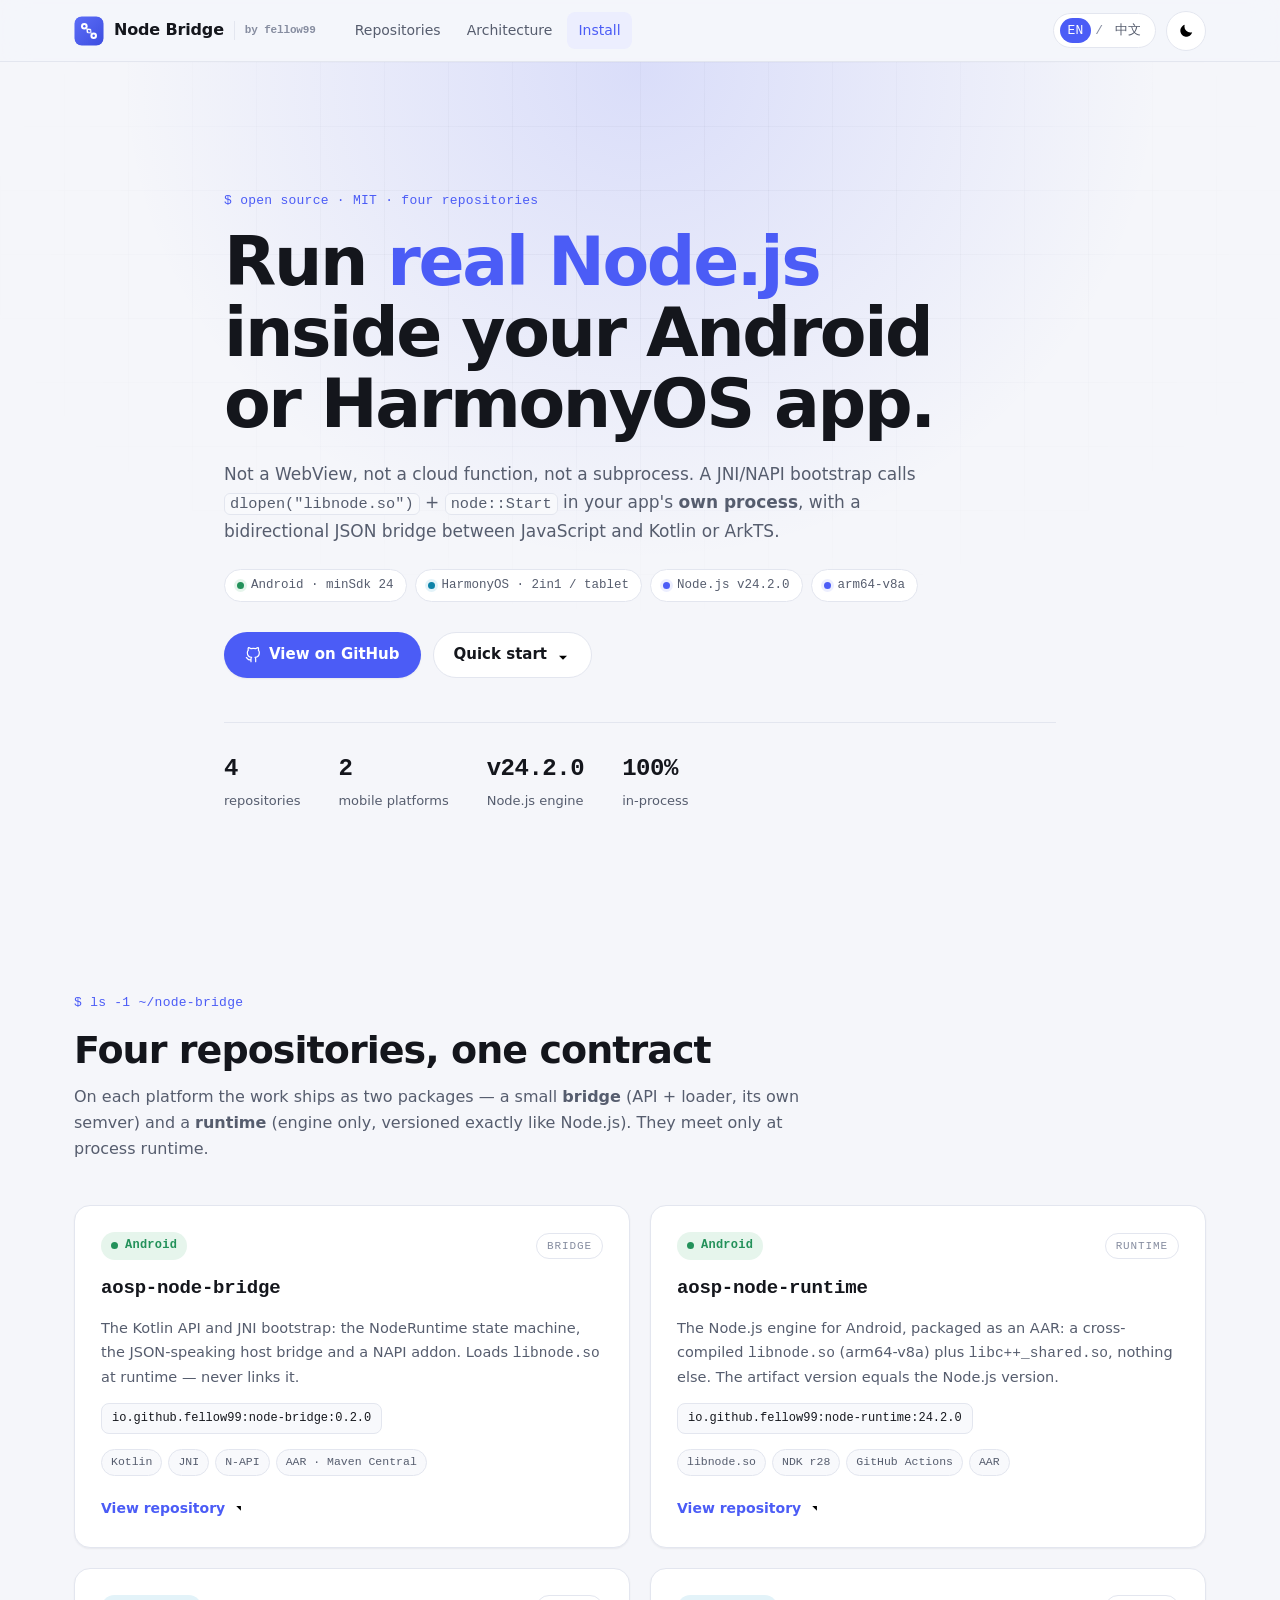
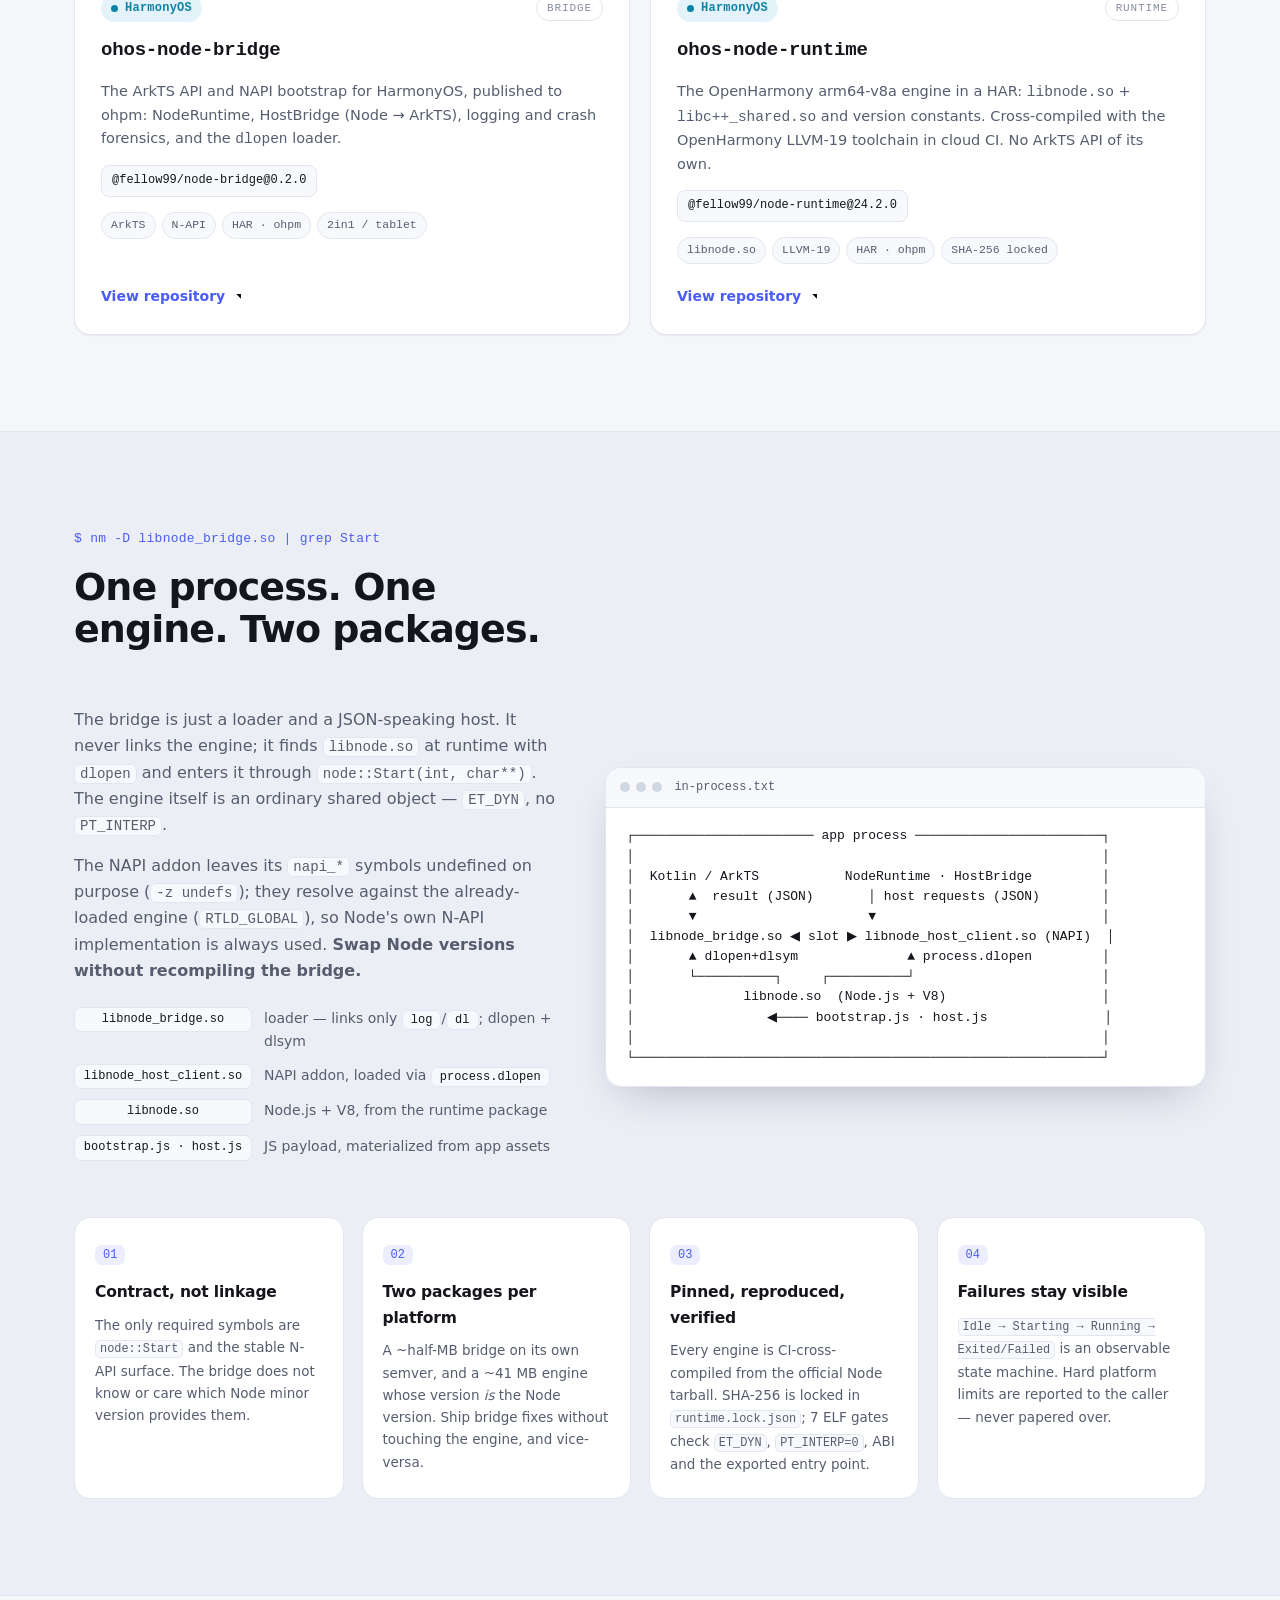
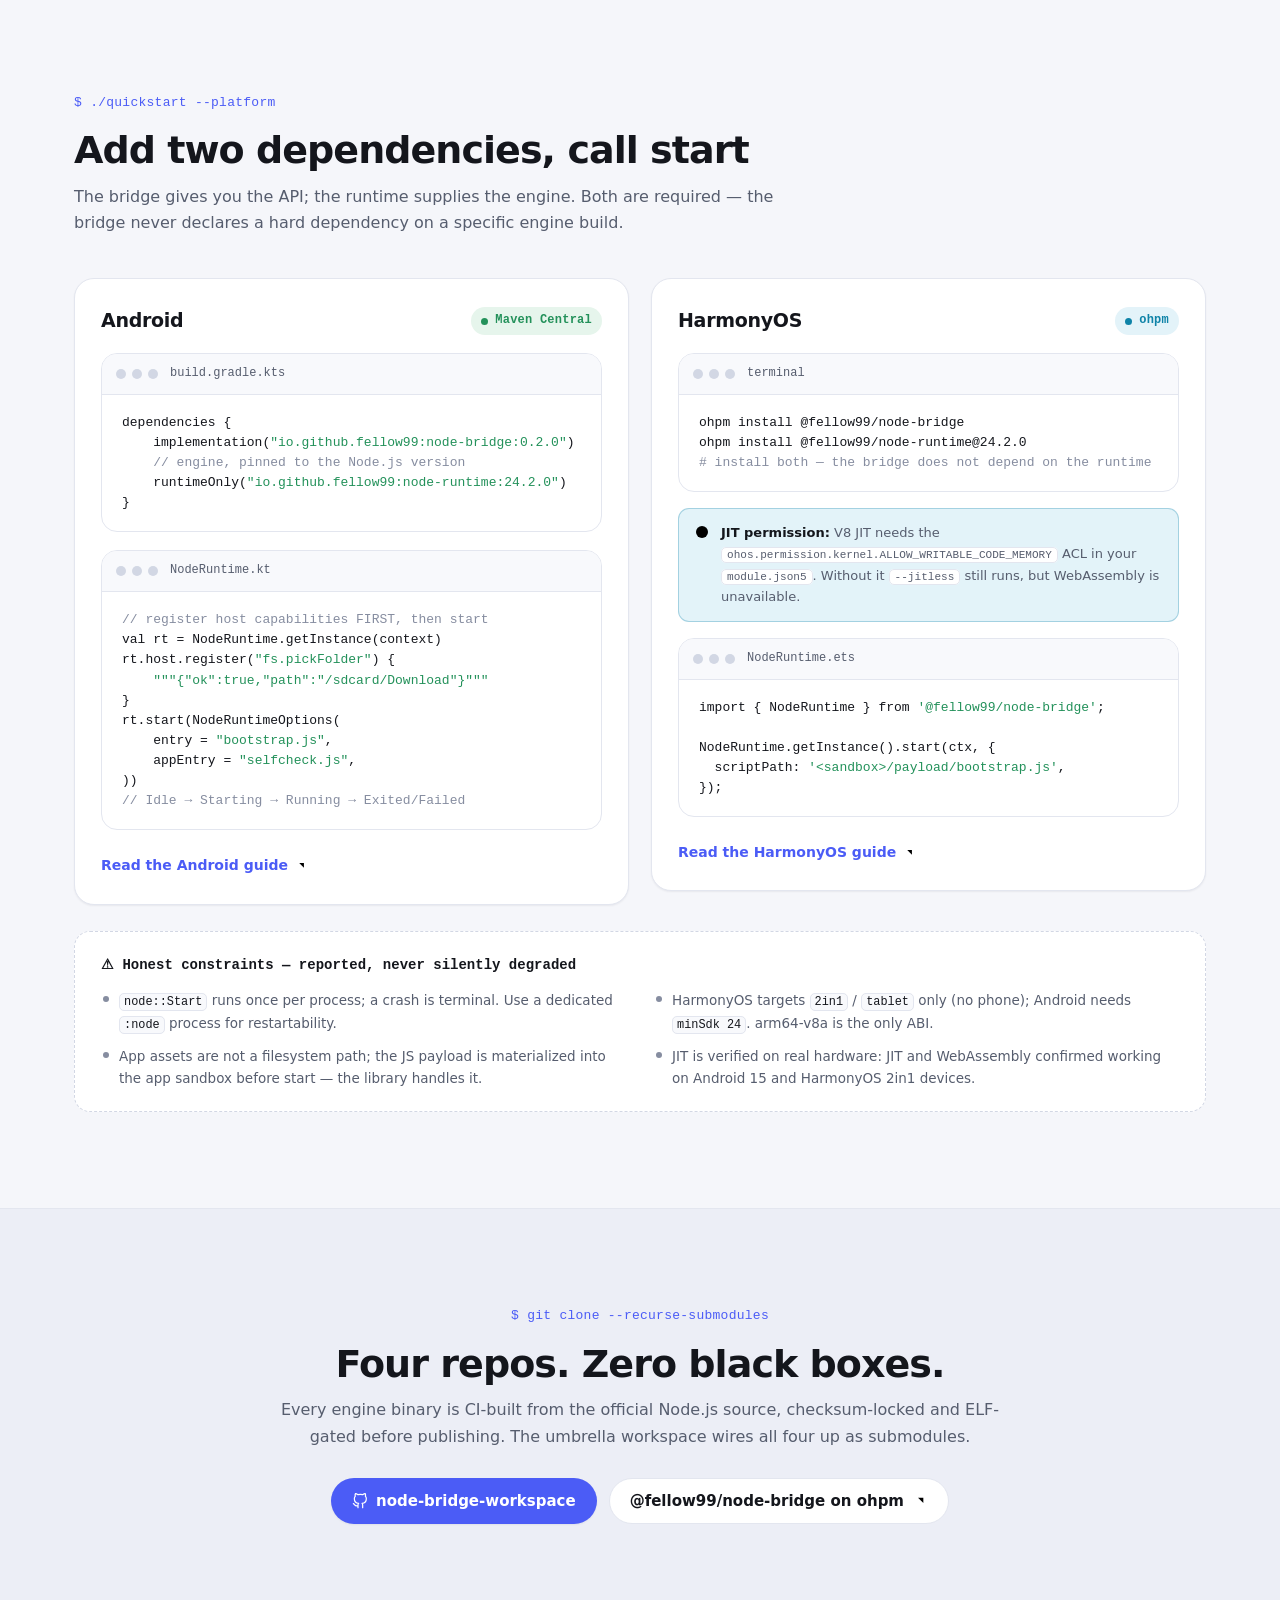
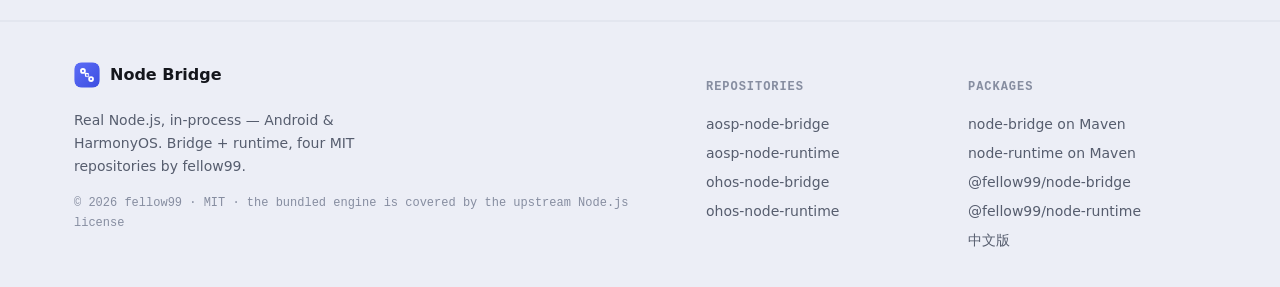
==== index.html @ 724da97b "feat: add bilingual project website with light/dark themes - EN and 中文 static pages introducing the " ====
<!DOCTYPE html>
<html lang="en" data-theme="light">
<head>
<meta charset="UTF-8">
<meta name="viewport" content="width=device-width, initial-scale=1.0">
<meta name="color-scheme" content="light dark">
<title>Node Bridge — Real Node.js inside Android &amp; HarmonyOS apps</title>
<meta name="description" content="Embed a real Node.js runtime in your Android or HarmonyOS app's own process: dlopen(&quot;libnode.so&quot;) + node::Start via a JNI/NAPI bootstrap, with a bidirectional JSON bridge to Kotlin or ArkTS. Four MIT repos: bridge + runtime per platform.">
<meta name="theme-color" media="(prefers-color-scheme: light)" content="#f5f6fa">
<meta name="theme-color" media="(prefers-color-scheme: dark)" content="#08090d">
<link rel="canonical" href="https://fellow99.github.io/node-bridge-website/index.html">
<link rel="alternate" hreflang="en" href="https://fellow99.github.io/node-bridge-website/index.html">
<link rel="alternate" hreflang="zh-CN" href="https://fellow99.github.io/node-bridge-website/index_zh.html">
<link rel="alternate" hreflang="x-default" href="https://fellow99.github.io/node-bridge-website/index.html">
<meta property="og:type" content="website">
<meta property="og:site_name" content="Node Bridge">
<meta property="og:title" content="Node Bridge — Real Node.js inside Android &amp; HarmonyOS apps">
<meta property="og:description" content="dlopen(&#34;libnode.so&#34;) + node::Start in your app&#39;s own process. Bridge + runtime packages for Android (Maven) and HarmonyOS (ohpm), Node v24.2.0, MIT.">
<meta property="og:url" content="https://fellow99.github.io/node-bridge-website/index.html">
<meta property="og:locale" content="en_US">
<meta property="og:locale:alternate" content="zh_CN">
<script>
  /* Apply the persisted theme before first paint to avoid a flash. */
  (function () {
    var root = document.documentElement;
    try {
      var t = localStorage.getItem('nodebridge-theme');
      if (t !== 'light' && t !== 'dark') {
        t = (window.matchMedia && window.matchMedia('(prefers-color-scheme: dark)').matches) ? 'dark' : 'light';
      }
      root.setAttribute('data-theme', t);
      root.classList.add('js');
      /* Failsafe: reveal content even if the deferred script never runs. */
      window.setTimeout(function () {
        if (!window.__nodebridgeReady) root.classList.remove('js');
      }, 2000);
    } catch (e) { /* no-op: CSS default theme still applies */ }
  })();
</script>
<link rel="stylesheet" href="style.css">
<link rel="icon" type="image/svg+xml" href="images/logo.svg">
</head>
<body>

<a class="skip-link" href="#main">Skip to content</a>

<svg class="svg-sprite" aria-hidden="true" focusable="false" style="position:absolute;width:0;height:0;overflow:hidden">
  <symbol id="i-github" viewBox="0 0 24 24">
    <path fill="none" stroke="currentColor" stroke-width="1.8" stroke-linecap="round" stroke-linejoin="round" d="M9 19c-5 1.5-5-2.5-7-3m14 6v-3.87a3.37 3.37 0 0 0-.94-2.61c3.14-.35 6.44-1.54 6.44-7A5.44 5.44 0 0 0 20 4.77 5.07 5.07 0 0 0 19.91 1S18.73.65 16 2.48a13.38 13.38 0 0 0-7 0C6.27.65 5.09 1 5.09 1A5.07 5.07 0 0 0 5 4.77a5.44 5.44 0 0 0-1.5 3.78c0 5.42 3.3 6.61 6.44 7A3.37 3.37 0 0 0 9 18.13V22"/>
  </symbol>
  <symbol id="i-sun" viewBox="0 0 24 24">
    <circle cx="12" cy="12" r="4.2"/>
    <path d="M12 2.5v2.2M12 19.3v2.2M2.5 12h2.2M19.3 12h2.2M5.2 5.2l1.6 1.6M17.2 17.2l1.6 1.6M18.8 5.2l-1.6 1.6M6.8 17.2l-1.6 1.6"/>
  </symbol>
  <symbol id="i-moon" viewBox="0 0 24 24">
    <path d="M20 14.5A8.5 8.5 0 0 1 9.5 4a8.5 8.5 0 1 0 10.5 10.5Z"/>
  </symbol>
  <symbol id="i-external" viewBox="0 0 24 24">
    <path d="M7 17 17 7M9 7h8v8"/>
  </symbol>
  <symbol id="i-arrow" viewBox="0 0 24 24">
    <path d="M12 5v14M6 13l6 6 6-6"/>
  </symbol>
  <symbol id="i-info" viewBox="0 0 24 24">
    <circle cx="12" cy="12" r="9"/>
    <path d="M12 11v5M12 7.6v.2"/>
  </symbol>
</svg>

<header class="site-header">
  <div class="header-inner">
    <a class="brand" href="#top" aria-label="Node Bridge — back to top">
      <img class="brand-logo" src="images/logo.svg" alt="">
      <span class="brand-name">Node Bridge</span>
      <span class="brand-by">by fellow99</span>
    </a>

    <nav class="nav" aria-label="Sections">
      <a href="#repos" data-nav>Repositories</a>
      <a href="#architecture" data-nav>Architecture</a>
      <a href="#install" data-nav>Install</a>
    </nav>

    <div class="controls">
      <div class="lang-switch" role="group" aria-label="Language">
        <a class="lang is-active" href="index.html" hreflang="en" aria-current="page">EN</a>
        <span class="lang-sep" aria-hidden="true">/</span>
        <a class="lang" href="index_zh.html" hreflang="zh-CN">中文</a>
      </div>

      <button class="theme-toggle" id="themeToggle" type="button"
              aria-label="Switch to dark theme"
              data-label-dark="Switch to dark theme"
              data-label-light="Switch to light theme">
        <svg class="icon-sun" aria-hidden="true"><use href="#i-sun"></use></svg>
        <svg class="icon-moon" aria-hidden="true"><use href="#i-moon"></use></svg>
      </button>
    </div>
  </div>
</header>

<main id="main">

  <!-- ============================== HERO ============================== -->
  <section class="hero" id="top">
    <div class="container hero-inner">
      <p class="eyebrow reveal">open source · MIT · four repositories</p>
      <h1 class="hero-title reveal">Run <span class="accent">real Node.js</span> inside your Android or HarmonyOS app.</h1>
      <p class="hero-lede reveal">
        Not a WebView, not a cloud function, not a subprocess. A JNI/NAPI bootstrap calls
        <code>dlopen(&quot;libnode.so&quot;)</code> + <code>node::Start</code> in your app&#39;s
        <strong>own process</strong>, with a bidirectional JSON bridge between JavaScript and
        Kotlin or ArkTS.
      </p>

      <ul class="chip-row reveal" aria-label="Targets">
        <li class="chip"><span class="dot dot-android" aria-hidden="true"></span>Android · minSdk 24</li>
        <li class="chip"><span class="dot dot-harmony" aria-hidden="true"></span>HarmonyOS · 2in1 / tablet</li>
        <li class="chip"><span class="dot dot-node" aria-hidden="true"></span>Node.js v24.2.0</li>
        <li class="chip"><span class="dot dot-node" aria-hidden="true"></span>arm64-v8a</li>
      </ul>

      <div class="hero-actions reveal">
        <a class="btn btn-primary" href="https://github.com/fellow99/node-bridge-workspace" target="_blank" rel="noopener">
          <svg aria-hidden="true"><use href="#i-github"></use></svg>
          View on GitHub
        </a>
        <a class="btn btn-ghost" href="#install">
          Quick start
          <svg aria-hidden="true"><use href="#i-arrow"></use></svg>
        </a>
      </div>

      <ul class="stat-strip reveal">
        <li><span class="stat-num">4</span><span class="stat-label">repositories</span></li>
        <li><span class="stat-num">2</span><span class="stat-label">mobile platforms</span></li>
        <li><span class="stat-num">v24.2.0</span><span class="stat-label">Node.js engine</span></li>
        <li><span class="stat-num">100%</span><span class="stat-label">in-process</span></li>
      </ul>
    </div>
  </section>

  <!-- ============================ REPOS =============================== -->
  <section class="section" id="repos">
    <div class="container">
      <header class="section-head reveal">
        <p class="eyebrow">ls -1 ~/node-bridge</p>
        <h2 class="section-title">Four repositories, one contract</h2>
        <p class="section-lede">
          On each platform the work ships as two packages — a small <strong>bridge</strong>
          (API + loader, its own semver) and a <strong>runtime</strong> (engine only, versioned
          exactly like Node.js). They meet only at process runtime.
        </p>
      </header>

      <div class="repo-grid">

        <a class="repo-card reveal" href="https://github.com/fellow99/aosp-node-bridge" target="_blank" rel="noopener">
          <div class="card-top">
            <span class="plat-badge plat-android"><span class="dot" aria-hidden="true"></span>Android</span>
            <span class="role-pill">bridge</span>
          </div>
          <h3 class="repo-title">aosp-node-bridge</h3>
          <p class="repo-desc">
            The Kotlin API and JNI bootstrap: the NodeRuntime state machine, the JSON-speaking host
            bridge and a NAPI addon. Loads <code>libnode.so</code> at runtime — never links it.
          </p>
          <code class="coord-chip">io.github.fellow99:node-bridge:0.2.0</code>
          <ul class="card-tags">
            <li>Kotlin</li><li>JNI</li><li>N-API</li><li>AAR · Maven Central</li>
          </ul>
          <span class="card-link">View repository <svg aria-hidden="true"><use href="#i-external"></use></svg></span>
        </a>

        <a class="repo-card reveal" href="https://github.com/fellow99/aosp-node-runtime" target="_blank" rel="noopener">
          <div class="card-top">
            <span class="plat-badge plat-android"><span class="dot" aria-hidden="true"></span>Android</span>
            <span class="role-pill">runtime</span>
          </div>
          <h3 class="repo-title">aosp-node-runtime</h3>
          <p class="repo-desc">
            The Node.js engine for Android, packaged as an AAR: a cross-compiled
            <code>libnode.so</code> (arm64-v8a) plus <code>libc++_shared.so</code>, nothing else.
            The artifact version equals the Node.js version.
          </p>
          <code class="coord-chip">io.github.fellow99:node-runtime:24.2.0</code>
          <ul class="card-tags">
            <li>libnode.so</li><li>NDK r28</li><li>GitHub Actions</li><li>AAR</li>
          </ul>
          <span class="card-link">View repository <svg aria-hidden="true"><use href="#i-external"></use></svg></span>
        </a>

        <a class="repo-card reveal" href="https://github.com/fellow99/ohos-node-bridge" target="_blank" rel="noopener">
          <div class="card-top">
            <span class="plat-badge plat-harmony"><span class="dot" aria-hidden="true"></span>HarmonyOS</span>
            <span class="role-pill">bridge</span>
          </div>
          <h3 class="repo-title">ohos-node-bridge</h3>
          <p class="repo-desc">
            The ArkTS API and NAPI bootstrap for HarmonyOS, published to ohpm: NodeRuntime,
            HostBridge (Node → ArkTS), logging and crash forensics, and the <code>dlopen</code> loader.
          </p>
          <code class="coord-chip">@fellow99/node-bridge@0.2.0</code>
          <ul class="card-tags">
            <li>ArkTS</li><li>N-API</li><li>HAR · ohpm</li><li>2in1 / tablet</li>
          </ul>
          <span class="card-link">View repository <svg aria-hidden="true"><use href="#i-external"></use></svg></span>
        </a>

        <a class="repo-card reveal" href="https://github.com/fellow99/ohos-node-runtime" target="_blank" rel="noopener">
          <div class="card-top">
            <span class="plat-badge plat-harmony"><span class="dot" aria-hidden="true"></span>HarmonyOS</span>
            <span class="role-pill">runtime</span>
          </div>
          <h3 class="repo-title">ohos-node-runtime</h3>
          <p class="repo-desc">
            The OpenHarmony arm64-v8a engine in a HAR: <code>libnode.so</code> +
            <code>libc++_shared.so</code> and version constants. Cross-compiled with the
            OpenHarmony LLVM-19 toolchain in cloud CI. No ArkTS API of its own.
          </p>
          <code class="coord-chip">@fellow99/node-runtime@24.2.0</code>
          <ul class="card-tags">
            <li>libnode.so</li><li>LLVM-19</li><li>HAR · ohpm</li><li>SHA-256 locked</li>
          </ul>
          <span class="card-link">View repository <svg aria-hidden="true"><use href="#i-external"></use></svg></span>
        </a>

      </div>
    </div>
  </section>

  <!-- ========================== ARCHITECTURE ========================== -->
  <section class="section tint-bg" id="architecture">
    <div class="container">
      <header class="section-head reveal">
        <p class="eyebrow">nm -D libnode_bridge.so | grep Start</p>
        <h2 class="section-title">One process. One engine. Two packages.</h2>
      </header>

      <div class="arch-grid">
        <div class="arch-copy reveal">
          <p>
            The bridge is just a loader and a JSON-speaking host. It never links the engine; it
            finds <code>libnode.so</code> at runtime with <code>dlopen</code> and enters it through
            <code>node::Start(int, char**)</code>. The engine itself is an ordinary shared object —
            <code>ET_DYN</code>, no <code>PT_INTERP</code>.
          </p>
          <p>
            The NAPI addon leaves its <code>napi_*</code> symbols undefined on purpose
            (<code>-z undefs</code>); they resolve against the already-loaded engine
            (<code>RTLD_GLOBAL</code>), so Node&#39;s own N-API implementation is always used.
            <strong>Swap Node versions without recompiling the bridge.</strong>
          </p>
          <ul class="legend">
            <li><code>libnode_bridge.so</code><span>loader — links only <code>log</code>/<code>dl</code>; dlopen + dlsym</span></li>
            <li><code>libnode_host_client.so</code><span>NAPI addon, loaded via <code>process.dlopen</code></span></li>
            <li><code>libnode.so</code><span>Node.js + V8, from the runtime package</span></li>
            <li><code>bootstrap.js · host.js</code><span>JS payload, materialized from app assets</span></li>
          </ul>
        </div>

        <figure class="codewin reveal" aria-label="In-process architecture diagram">
          <div class="codewin-bar">
            <span class="codewin-dots" aria-hidden="true"><i></i><i></i><i></i></span>
            <span class="codewin-name">in-process.txt</span>
          </div>
<pre class="codewin-body" aria-hidden="true">┌─────────────────────── app process ────────────────────────┐
│                                                            │
│  Kotlin / ArkTS           NodeRuntime · HostBridge         │
│       ▲  result (JSON)       │ host requests (JSON)        │
│       ▼                      ▼                             │
│  libnode_bridge.so ◀ slot ▶ libnode_host_client.so (NAPI)  │
│       ▲ dlopen+dlsym              ▲ process.dlopen         │
│       └──────────┐     ┌──────────┘                        │
│              libnode.so  (Node.js + V8)                    │
│                 ◀──── bootstrap.js · host.js               │
│                                                            │
└────────────────────────────────────────────────────────────┘</pre>
        </figure>
      </div>

      <div class="principles">
        <article class="principle reveal">
          <span class="principle-num">01</span>
          <h3>Contract, not linkage</h3>
          <p>
            The only required symbols are <code>node::Start</code> and the stable N-API surface.
            The bridge does not know or care which Node minor version provides them.
          </p>
        </article>
        <article class="principle reveal">
          <span class="principle-num">02</span>
          <h3>Two packages per platform</h3>
          <p>
            A ~half-MB bridge on its own semver, and a ~41&nbsp;MB engine whose version
            <em>is</em> the Node version. Ship bridge fixes without touching the engine, and
            vice-versa.
          </p>
        </article>
        <article class="principle reveal">
          <span class="principle-num">03</span>
          <h3>Pinned, reproduced, verified</h3>
          <p>
            Every engine is CI-cross-compiled from the official Node tarball. SHA-256 is locked in
            <code>runtime.lock.json</code>; 7 ELF gates check <code>ET_DYN</code>,
            <code>PT_INTERP=0</code>, ABI and the exported entry point.
          </p>
        </article>
        <article class="principle reveal">
          <span class="principle-num">04</span>
          <h3>Failures stay visible</h3>
          <p>
            <code>Idle → Starting → Running → Exited/Failed</code> is an observable state machine.
            Hard platform limits are reported to the caller — never papered over.
          </p>
        </article>
      </div>
    </div>
  </section>

  <!-- ============================ INSTALL ============================= -->
  <section class="section" id="install">
    <div class="container">
      <header class="section-head reveal">
        <p class="eyebrow">./quickstart --platform</p>
        <h2 class="section-title">Add two dependencies, call start</h2>
        <p class="section-lede">
          The bridge gives you the API; the runtime supplies the engine. Both are required — the
          bridge never declares a hard dependency on a specific engine build.
        </p>
      </header>

      <div class="install-grid">

        <article class="install-card reveal">
          <div class="install-head">
            <h3>Android</h3>
            <span class="plat-badge plat-android"><span class="dot" aria-hidden="true"></span>Maven Central</span>
          </div>

          <figure class="codewin">
            <div class="codewin-bar">
              <span class="codewin-dots" aria-hidden="true"><i></i><i></i><i></i></span>
              <span class="codewin-name">build.gradle.kts</span>
            </div>
<pre class="codewin-body">dependencies {
    implementation(<span class="s">"io.github.fellow99:node-bridge:0.2.0"</span>)
    <span class="c">// engine, pinned to the Node.js version</span>
    runtimeOnly(<span class="s">"io.github.fellow99:node-runtime:24.2.0"</span>)
}</pre>
          </figure>

          <figure class="codewin">
            <div class="codewin-bar">
              <span class="codewin-dots" aria-hidden="true"><i></i><i></i><i></i></span>
              <span class="codewin-name">NodeRuntime.kt</span>
            </div>
<pre class="codewin-body"><span class="c">// register host capabilities FIRST, then start</span>
val rt = NodeRuntime.getInstance(context)
rt.host.register(<span class="s">"fs.pickFolder"</span>) {
    <span class="s">"""{"ok":true,"path":"/sdcard/Download"}"""</span>
}
rt.start(NodeRuntimeOptions(
    entry = <span class="s">"bootstrap.js"</span>,
    appEntry = <span class="s">"selfcheck.js"</span>,
))
<span class="c">// Idle → Starting → Running → Exited/Failed</span></pre>
          </figure>

          <a class="card-link" href="https://github.com/fellow99/aosp-node-bridge#quick-start" target="_blank" rel="noopener">
            Read the Android guide <svg aria-hidden="true"><use href="#i-external"></use></svg>
          </a>
        </article>

        <article class="install-card reveal">
          <div class="install-head">
            <h3>HarmonyOS</h3>
            <span class="plat-badge plat-harmony"><span class="dot" aria-hidden="true"></span>ohpm</span>
          </div>

          <figure class="codewin">
            <div class="codewin-bar">
              <span class="codewin-dots" aria-hidden="true"><i></i><i></i><i></i></span>
              <span class="codewin-name">terminal</span>
            </div>
<pre class="codewin-body">ohpm install @fellow99/node-bridge
ohpm install @fellow99/node-runtime@24.2.0
<span class="c"># install both — the bridge does not depend on the runtime</span></pre>
          </figure>

          <div class="callout">
            <span class="callout-icon" aria-hidden="true"><svg><use href="#i-info"></use></svg></span>
            <span>
              <strong>JIT permission:</strong> V8 JIT needs the
              <code>ohos.permission.kernel.ALLOW_WRITABLE_CODE_MEMORY</code> ACL in your
              <code>module.json5</code>. Without it <code>--jitless</code> still runs, but
              WebAssembly is unavailable.
            </span>
          </div>

          <figure class="codewin">
            <div class="codewin-bar">
              <span class="codewin-dots" aria-hidden="true"><i></i><i></i><i></i></span>
              <span class="codewin-name">NodeRuntime.ets</span>
            </div>
<pre class="codewin-body">import { NodeRuntime } from <span class="s">'@fellow99/node-bridge'</span>;

NodeRuntime.getInstance().start(ctx, {
  scriptPath: <span class="s">'&lt;sandbox&gt;/payload/bootstrap.js'</span>,
});</pre>
          </figure>

          <a class="card-link" href="https://github.com/fellow99/ohos-node-bridge#消费方接入三步" target="_blank" rel="noopener">
            Read the HarmonyOS guide <svg aria-hidden="true"><use href="#i-external"></use></svg>
          </a>
        </article>

      </div>

      <div class="constraints reveal">
        <h3>Honest constraints — reported, never silently degraded</h3>
        <ul>
          <li><code>node::Start</code> runs once per process; a crash is terminal. Use a dedicated <code>:node</code> process for restartability.</li>
          <li>HarmonyOS targets <code>2in1</code> / <code>tablet</code> only (no phone); Android needs <code>minSdk 24</code>. arm64-v8a is the only ABI.</li>
          <li>App assets are not a filesystem path; the JS payload is materialized into the app sandbox before start — the library handles it.</li>
          <li>JIT is verified on real hardware: JIT and WebAssembly confirmed working on Android 15 and HarmonyOS 2in1 devices.</li>
        </ul>
      </div>
    </div>
  </section>

  <!-- ============================ CTA BAND ============================ -->
  <section class="section tint-bg cta-band">
    <div class="container">
      <header class="section-head reveal">
        <p class="eyebrow">git clone --recurse-submodules</p>
        <h2 class="section-title">Four repos. Zero black boxes.</h2>
        <p class="section-lede">
          Every engine binary is CI-built from the official Node.js source, checksum-locked and
          ELF-gated before publishing. The umbrella workspace wires all four up as submodules.
        </p>
      </header>
      <div class="hero-actions reveal">
        <a class="btn btn-primary" href="https://github.com/fellow99/node-bridge-workspace" target="_blank" rel="noopener">
          <svg aria-hidden="true"><use href="#i-github"></use></svg>
          node-bridge-workspace
        </a>
        <a class="btn btn-ghost" href="https://ohpm.openharmony.cn/#/cn/detail/@fellow99%2Fnode-bridge" target="_blank" rel="noopener">
          @fellow99/node-bridge on ohpm
          <svg aria-hidden="true"><use href="#i-external"></use></svg>
        </a>
      </div>
    </div>
  </section>

</main>

<footer class="site-footer">
  <div class="container footer-grid">
    <div>
      <div class="footer-brand">
        <img class="brand-logo" src="images/logo.svg" alt="">
        <span>Node Bridge</span>
      </div>
      <p class="footer-one">Real Node.js, in-process — Android &amp; HarmonyOS. Bridge + runtime, four MIT repositories by fellow99.</p>
      <p class="footer-copy">© <span data-year>2026</span> fellow99 · MIT · the bundled engine is covered by the upstream Node.js license</p>
    </div>

    <div class="footer-cols">
      <nav class="footer-col" aria-label="Repositories">
        <h4>Repositories</h4>
        <a href="https://github.com/fellow99/aosp-node-bridge" target="_blank" rel="noopener">aosp-node-bridge</a>
        <a href="https://github.com/fellow99/aosp-node-runtime" target="_blank" rel="noopener">aosp-node-runtime</a>
        <a href="https://github.com/fellow99/ohos-node-bridge" target="_blank" rel="noopener">ohos-node-bridge</a>
        <a href="https://github.com/fellow99/ohos-node-runtime" target="_blank" rel="noopener">ohos-node-runtime</a>
      </nav>
      <nav class="footer-col" aria-label="Packages">
        <h4>Packages</h4>
        <a href="https://central.sonatype.com/artifact/io.github.fellow99/node-bridge" target="_blank" rel="noopener">node-bridge on Maven</a>
        <a href="https://central.sonatype.com/artifact/io.github.fellow99/node-runtime" target="_blank" rel="noopener">node-runtime on Maven</a>
        <a href="https://ohpm.openharmony.cn/#/cn/detail/@fellow99%2Fnode-bridge" target="_blank" rel="noopener">@fellow99/node-bridge</a>
        <a href="https://ohpm.openharmony.cn/#/cn/detail/@fellow99%2Fnode-runtime" target="_blank" rel="noopener">@fellow99/node-runtime</a>
        <a href="index_zh.html" hreflang="zh-CN">中文版</a>
      </nav>
    </div>
  </div>
</footer>

<script src="script.js"></script>
</body>
</html>
---- style.css ----
/* ============================================================
   Node Bridge — project site
   Aesthetic: "engineering index" — monospace labels, hairline
   borders, a single indigo accent, token-driven dual theme.
   Palette aligned with fellow99.github.io / dsh-desktop-website.
   No frameworks, no external requests, offline-safe.
   ============================================================ */

/* ---------- Design tokens: light (default) ---------- */
:root {
  color-scheme: light;
  --bg:          #f5f6fa;
  --bg-soft:     #eceef6;
  --surface:     #ffffff;
  --surface-2:   #f8f9fc;
  --text:        #14161c;
  --muted:       #565d6e;
  --faint:       #868da0;
  --hairline:    #e3e6ef;
  --hairline-strong: #d2d7e4;

  --accent:        #4b5cf6;
  --accent-strong: #3a4ae0;
  --accent-ink:    #ffffff;
  --accent-soft:   #eceefe;
  --accent-line:   rgba(75, 92, 246, 0.42);
  --glow:          rgba(75, 92, 246, 0.16);
  --grid:          rgba(20, 24, 50, 0.045);
  --header-bg:     rgba(245, 246, 250, 0.82);

  /* platform semantic hues (used sparingly: dot + small label) */
  --android:       #23915a;
  --android-soft:  #e6f5ec;
  --harmony:       #0e83a8;
  --harmony-soft:  #e3f3f9;

  --shadow-sm: 0 1px 2px rgba(16, 20, 40, 0.06);
  --shadow-md: 0 10px 30px -16px rgba(16, 20, 40, 0.28);
  --shadow-lg: 0 28px 64px -30px rgba(16, 20, 40, 0.36);
  --code-shadow: 0 18px 42px -18px rgba(16, 20, 40, 0.28);

  --radius:    16px;
  --radius-sm: 11px;
  --radius-xs: 8px;
  --radius-lg: 20px;
  --header-h:  62px;
  --container: 1180px;
  --ease:      cubic-bezier(0.22, 0.61, 0.36, 1);

  --font-sans: system-ui, -apple-system, "Segoe UI", Roboto, "Helvetica Neue",
               "PingFang SC", "Hiragino Sans GB", "Microsoft YaHei", "Noto Sans SC", sans-serif;
  --font-mono: ui-monospace, SFMono-Regular, "SF Mono", Menlo, Consolas,
               "Cascadia Code", "JetBrains Mono", "Fira Code", "Courier New", monospace;
}

/* ---------- Design tokens: dark ---------- */
html[data-theme="dark"] {
  color-scheme: dark;
  --bg:          #08090d;
  --bg-soft:     #0d0f16;
  --surface:     #101319;
  --surface-2:   #151922;
  --text:        #eceef4;
  --muted:       #9aa1b2;
  --faint:       #6b7286;
  --hairline:    #20242f;
  --hairline-strong: #2e3646;

  --accent:        #8290ff;
  --accent-strong: #95a7ff;
  --accent-ink:    #0a0b10;
  --accent-soft:   #161a29;
  --accent-line:   rgba(130, 144, 255, 0.48);
  --glow:          rgba(130, 144, 255, 0.20);
  --grid:          rgba(255, 255, 255, 0.035);
  --header-bg:     rgba(8, 9, 13, 0.78);

  --android:       #46c987;
  --android-soft:  #12241b;
  --harmony:       #44c6e6;
  --harmony-soft:  #0f242c;

  --shadow-sm: 0 1px 2px rgba(0, 0, 0, 0.45);
  --shadow-md: 0 12px 32px -16px rgba(0, 0, 0, 0.72);
  --shadow-lg: 0 32px 72px -32px rgba(0, 0, 0, 0.9);
  --code-shadow: 0 22px 48px -20px rgba(0, 0, 0, 0.75);
}

/* no-JS fallback: mirror the dark token set from the OS preference. */
@media (prefers-color-scheme: dark) {
  :root:not([data-theme]) {
    color-scheme: dark;
    --bg:#08090d; --bg-soft:#0d0f16; --surface:#101319; --surface-2:#151922;
    --text:#eceef4; --muted:#9aa1b2; --faint:#6b7286; --hairline:#20242f;
    --hairline-strong:#2e3646;
    --accent:#8290ff; --accent-strong:#95a7ff; --accent-ink:#0a0b10;
    --accent-soft:#161a29; --accent-line:rgba(130,144,255,.48);
    --glow:rgba(130,144,255,.20); --grid:rgba(255,255,255,.035);
    --header-bg:rgba(8,9,13,.78);
    --android:#46c987; --android-soft:#12241b;
    --harmony:#44c6e6; --harmony-soft:#0f242c;
    --shadow-sm:0 1px 2px rgba(0,0,0,.45);
    --shadow-md:0 12px 32px -16px rgba(0,0,0,.72);
    --shadow-lg:0 32px 72px -32px rgba(0,0,0,.9);
    --code-shadow:0 22px 48px -20px rgba(0,0,0,.75);
  }
}

/* ---------- Reset & base ---------- */
*, *::before, *::after { box-sizing: border-box; }

html {
  scroll-behavior: smooth;
  scroll-padding-top: calc(var(--header-h) + 20px);
  -webkit-text-size-adjust: 100%;
}

body {
  margin: 0;
  background: var(--bg);
  color: var(--text);
  font-family: var(--font-sans);
  font-size: 16px;
  line-height: 1.65;
  -webkit-font-smoothing: antialiased;
  text-rendering: optimizeLegibility;
  transition: background-color 0.3s var(--ease), color 0.3s var(--ease);
}

h1, h2, h3, p, ul, ol, figure { margin: 0; }
ul, ol { padding: 0; list-style: none; }
img, svg { display: block; }

a { color: var(--accent); text-decoration: none; }
a:hover { text-decoration: underline; }

code, pre { font-family: var(--font-mono); }

::selection { background: var(--accent); color: var(--accent-ink); }

:focus-visible {
  outline: 2px solid var(--accent);
  outline-offset: 3px;
  border-radius: 4px;
}

.skip-link {
  position: absolute;
  left: 12px; top: -60px;
  z-index: 200;
  padding: 0.55rem 1rem;
  background: var(--accent);
  color: var(--accent-ink);
  font-size: 0.85rem;
  font-weight: 600;
  border-radius: 0 0 var(--radius-xs) var(--radius-xs);
  transition: top 0.2s var(--ease);
}
.skip-link:focus { top: 0; }

.container {
  width: 100%;
  max-width: var(--container);
  margin-inline: auto;
  padding-inline: 24px;
}

/* ---------- Header ---------- */
.site-header {
  position: sticky;
  top: 0;
  z-index: 50;
  height: var(--header-h);
  border-bottom: 1px solid var(--hairline);
  background: var(--header-bg);
  -webkit-backdrop-filter: saturate(180%) blur(14px);
  backdrop-filter: saturate(180%) blur(14px);
}

.header-inner {
  display: flex;
  align-items: center;
  gap: 20px;
  height: 100%;
  max-width: var(--container);
  margin-inline: auto;
  padding-inline: 24px;
}

.brand {
  display: inline-flex;
  align-items: center;
  gap: 10px;
  color: var(--text);
  font-weight: 650;
  letter-spacing: -0.01em;
  white-space: nowrap;
}
.brand:hover { text-decoration: none; }
.brand-logo { width: 30px; height: 30px; border-radius: 8px; flex: none; }
.brand-name { font-size: 16px; }
.brand-by {
  font-family: var(--font-mono);
  font-size: 11px;
  color: var(--faint);
  border-left: 1px solid var(--hairline);
  padding-left: 10px;
}

.nav { display: flex; gap: 4px; margin-left: 8px; }
.nav a {
  color: var(--muted);
  font-size: 14px;
  padding: 7px 11px;
  border-radius: 8px;
  transition: color 0.2s var(--ease), background-color 0.2s var(--ease);
}
.nav a:hover { color: var(--text); background: var(--surface-2); text-decoration: none; }
.nav a.is-active { color: var(--accent); background: var(--accent-soft); }

.controls { display: flex; align-items: center; gap: 10px; margin-left: auto; }

.lang-switch {
  display: inline-flex;
  align-items: center;
  gap: 4px;
  font-family: var(--font-mono);
  font-size: 13px;
  border: 1px solid var(--hairline);
  border-radius: 999px;
  padding: 4px 6px;
  background: var(--surface);
}
.lang {
  color: var(--muted);
  padding: 2px 8px;
  border-radius: 999px;
  transition: color 0.2s var(--ease), background-color 0.2s var(--ease);
}
.lang:hover { color: var(--text); text-decoration: none; }
.lang.is-active { color: var(--accent-ink); background: var(--accent); }
.lang-sep { color: var(--faint); }

.theme-toggle {
  display: inline-grid;
  place-items: center;
  width: 40px;
  height: 40px;
  border: 1px solid var(--hairline);
  border-radius: 999px;
  background: var(--surface);
  color: var(--text);
  cursor: pointer;
  transition: border-color 0.2s var(--ease), transform 0.2s var(--ease);
}
.theme-toggle:hover { border-color: var(--accent-line); transform: translateY(-1px); }
.theme-toggle svg { width: 17px; height: 17px; }
.theme-toggle .icon-sun { display: none; }
.theme-toggle .icon-moon { display: block; }
html[data-theme="dark"] .theme-toggle .icon-sun { display: block; }
html[data-theme="dark"] .theme-toggle .icon-moon { display: none; }

/* ---------- Hero ---------- */
.hero {
  position: relative;
  overflow: hidden;
  padding: clamp(64px, 10vw, 128px) 0 clamp(48px, 7vw, 84px);
}
.hero::before {
  content: "";
  position: absolute;
  inset: -50% 0 auto;
  height: 150%;
  background: radial-gradient(58% 56% at 50% 34%, var(--glow), transparent 70%);
  pointer-events: none;
}
.hero::after {
  content: "";
  position: absolute;
  inset: 0;
  background-image:
    linear-gradient(var(--grid) 1px, transparent 1px),
    linear-gradient(90deg, var(--grid) 1px, transparent 1px);
  background-size: 64px 64px;
  -webkit-mask-image: radial-gradient(72% 62% at 50% 22%, #000, transparent 74%);
  mask-image: radial-gradient(72% 62% at 50% 22%, #000, transparent 74%);
  pointer-events: none;
}
.hero-inner { position: relative; z-index: 1; max-width: 880px; }

.eyebrow {
  font-family: var(--font-mono);
  font-size: 13px;
  letter-spacing: 0.02em;
  color: var(--accent);
  margin-bottom: 16px;
}
.eyebrow::before { content: "$ "; }

.hero-title {
  font-size: clamp(40px, 7.2vw, 68px);
  line-height: 1.04;
  letter-spacing: -0.035em;
  font-weight: 750;
  text-wrap: balance;
}
.hero-title .accent { color: var(--accent); }

.hero-lede {
  margin-top: 20px;
  max-width: 66ch;
  font-size: 17px;
  color: var(--muted);
}
.hero-lede code {
  font-size: 0.9em;
  padding: 1px 5px;
  border-radius: 6px;
  background: var(--surface-2);
  border: 1px solid var(--hairline);
}

.chip-row {
  display: flex;
  flex-wrap: wrap;
  gap: 8px;
  margin-top: 24px;
}
.chip {
  display: inline-flex;
  align-items: center;
  gap: 7px;
  font-family: var(--font-mono);
  font-size: 12.5px;
  color: var(--muted);
  background: var(--surface);
  border: 1px solid var(--hairline);
  border-radius: 999px;
  padding: 5px 12px;
}
.chip .dot { width: 7px; height: 7px; border-radius: 50%; flex: none; }
.dot-android { background: var(--android); box-shadow: 0 0 0 3px var(--android-soft); }
.dot-harmony { background: var(--harmony); box-shadow: 0 0 0 3px var(--harmony-soft); }
.dot-node { background: var(--accent); box-shadow: 0 0 0 3px var(--accent-soft); }

.hero-actions { display: flex; flex-wrap: wrap; gap: 12px; margin-top: 30px; }

.btn {
  display: inline-flex;
  align-items: center;
  gap: 8px;
  min-height: 46px;
  padding: 0 20px;
  border-radius: 999px;
  font-size: 15px;
  font-weight: 560;
  border: 1px solid transparent;
  cursor: pointer;
  transition: transform 0.2s var(--ease), background-color 0.2s var(--ease),
              border-color 0.2s var(--ease), box-shadow 0.2s var(--ease);
}
.btn:hover { text-decoration: none; transform: translateY(-2px); }
.btn svg { width: 16px; height: 16px; }

.btn-primary { background: var(--accent); color: var(--accent-ink); box-shadow: var(--shadow-sm); }
.btn-primary:hover { background: var(--accent-strong); box-shadow: var(--shadow-md); }
.btn-ghost { background: var(--surface); color: var(--text); border-color: var(--hairline); }
.btn-ghost:hover { border-color: var(--accent-line); }

.stat-strip {
  display: flex;
  flex-wrap: wrap;
  gap: 14px 38px;
  margin-top: 44px;
  padding-top: 26px;
  border-top: 1px solid var(--hairline);
}
.stat-strip li { display: flex; flex-direction: column; gap: 2px; }
.stat-num {
  font-family: var(--font-mono);
  font-size: 24px;
  font-weight: 600;
  letter-spacing: -0.02em;
}
.stat-label { font-size: 13px; color: var(--muted); }

/* ---------- Section shell ---------- */
.section { padding: clamp(56px, 8vw, 96px) 0; }
.section-head { max-width: 740px; margin-bottom: 42px; }
.section-title {
  font-size: clamp(28px, 4vw, 38px);
  line-height: 1.12;
  letter-spacing: -0.025em;
  font-weight: 720;
  text-wrap: balance;
}
.section-lede { margin-top: 12px; font-size: 16px; color: var(--muted); }

.tint-bg { background: var(--bg-soft); border-block: 1px solid var(--hairline); }

/* ---------- Repo cards ---------- */
.repo-grid {
  display: grid;
  grid-template-columns: repeat(2, minmax(0, 1fr));
  gap: 20px;
}

.repo-card {
  position: relative;
  display: flex;
  flex-direction: column;
  gap: 13px;
  padding: 26px;
  color: var(--text);
  background: var(--surface);
  border: 1px solid var(--hairline);
  border-radius: var(--radius);
  box-shadow: var(--shadow-sm);
  transition: transform 0.3s var(--ease), border-color 0.3s var(--ease),
              box-shadow 0.3s var(--ease);
}
.repo-card:hover {
  text-decoration: none;
  transform: translateY(-3px);
  border-color: var(--accent-line);
  box-shadow: var(--shadow-lg);
}
.repo-card::after {
  content: "";
  position: absolute;
  inset: 0;
  border-radius: inherit;
  background: radial-gradient(120% 90% at 50% -30%, var(--glow), transparent 62%);
  opacity: 0;
  transition: opacity 0.35s var(--ease);
  pointer-events: none;
}
.repo-card:hover::after { opacity: 1; }

.card-top { display: flex; align-items: center; justify-content: space-between; gap: 10px; }

.plat-badge {
  display: inline-flex;
  align-items: center;
  gap: 7px;
  font-family: var(--font-mono);
  font-size: 12px;
  font-weight: 600;
  letter-spacing: 0.02em;
  padding: 4px 10px;
  border-radius: 999px;
}
.plat-badge .dot { width: 7px; height: 7px; border-radius: 50%; flex: none; }
.plat-android { color: var(--android); background: var(--android-soft); }
.plat-android .dot { background: var(--android); }
.plat-harmony { color: var(--harmony); background: var(--harmony-soft); }
.plat-harmony .dot { background: var(--harmony); }

.role-pill {
  font-family: var(--font-mono);
  font-size: 11px;
  letter-spacing: 0.08em;
  text-transform: uppercase;
  color: var(--faint);
  border: 1px solid var(--hairline);
  border-radius: 999px;
  padding: 3px 10px;
}

.repo-title {
  font-family: var(--font-mono);
  font-size: 19px;
  font-weight: 600;
  letter-spacing: -0.01em;
}
.repo-desc { font-size: 14.5px; color: var(--muted); }

.coord-chip {
  align-self: flex-start;
  font-family: var(--font-mono);
  font-size: 12px;
  color: var(--text);
  background: var(--surface-2);
  border: 1px solid var(--hairline);
  border-radius: var(--radius-xs);
  padding: 5px 10px;
  overflow-x: auto;
  max-width: 100%;
  white-space: nowrap;
}

.card-tags { display: flex; flex-wrap: wrap; gap: 6px; margin-top: 2px; }
.card-tags li {
  font-family: var(--font-mono);
  font-size: 11.5px;
  color: var(--muted);
  background: var(--surface-2);
  border: 1px solid var(--hairline);
  border-radius: 999px;
  padding: 3px 9px;
}

.card-link {
  display: inline-flex;
  align-items: center;
  gap: 6px;
  margin-top: auto;
  padding-top: 8px;
  font-size: 14px;
  font-weight: 560;
  color: var(--accent);
}
.card-link svg { width: 14px; height: 14px; transition: transform 0.25s var(--ease); }
.repo-card:hover .card-link svg { transform: translate(2px, -2px); }

/* ---------- Architecture ---------- */
.arch-grid {
  display: grid;
  grid-template-columns: 0.9fr 1.1fr;
  gap: 40px;
  align-items: center;
}
.arch-copy p { margin-top: 14px; color: var(--muted); max-width: 56ch; }
.arch-copy p code {
  font-family: var(--font-mono);
  font-size: 0.88em;
  padding: 1px 5px;
  border-radius: 6px;
  background: var(--surface-2);
  border: 1px solid var(--hairline);
}

.legend { display: grid; gap: 10px; margin-top: 22px; }
.legend li { display: flex; gap: 12px; font-size: 14px; color: var(--muted); }
.legend code {
  flex: none;
  font-size: 12px;
  color: var(--text);
  background: var(--surface-2);
  border: 1px solid var(--hairline);
  border-radius: 7px;
  padding: 2px 8px;
  min-width: 178px;
  text-align: center;
  align-self: start;
}

/* code / diagram window */
.codewin {
  background: var(--surface);
  border: 1px solid var(--hairline);
  border-radius: var(--radius);
  box-shadow: var(--code-shadow);
  overflow: hidden;
}
.codewin-bar {
  display: flex;
  align-items: center;
  gap: 12px;
  padding: 10px 14px;
  border-bottom: 1px solid var(--hairline);
  background: var(--surface-2);
}
.codewin-dots { display: inline-flex; gap: 6px; }
.codewin-dots i { width: 10px; height: 10px; border-radius: 50%; background: var(--hairline-strong); }
.codewin-name {
  font-family: var(--font-mono);
  font-size: 12px;
  color: var(--muted);
}
.codewin-body {
  margin: 0;
  padding: 18px 20px;
  font-size: 13px;
  line-height: 1.55;
  color: var(--text);
  overflow-x: auto;
}
.codewin-body .c { color: var(--faint); }
.codewin-body .k { color: var(--accent); }
.codewin-body .s { color: var(--android); }
html[data-theme="dark"] .codewin-body .s { color: var(--android); }

.principles {
  display: grid;
  grid-template-columns: repeat(4, minmax(0, 1fr));
  gap: 18px;
  margin-top: 56px;
}
.principle {
  padding: 22px 20px;
  background: var(--surface);
  border: 1px solid var(--hairline);
  border-radius: var(--radius);
}
.principle-num {
  font-family: var(--font-mono);
  font-size: 12px;
  color: var(--accent);
  background: var(--accent-soft);
  border-radius: 7px;
  padding: 3px 8px;
}
.principle h3 { font-size: 15.5px; font-weight: 650; margin: 14px 0 8px; letter-spacing: -0.01em; }
.principle p { font-size: 13.5px; color: var(--muted); }
.principle code {
  font-size: 0.88em;
  padding: 1px 4px;
  border-radius: 5px;
  background: var(--surface-2);
  border: 1px solid var(--hairline);
}

/* ---------- Install ---------- */
.install-grid {
  display: grid;
  grid-template-columns: repeat(2, minmax(0, 1fr));
  gap: 22px;
  align-items: start;
}

.install-card {
  display: flex;
  flex-direction: column;
  gap: 16px;
  padding: 26px;
  background: var(--surface);
  border: 1px solid var(--hairline);
  border-radius: var(--radius-lg);
  box-shadow: var(--shadow-sm);
}
.install-head { display: flex; align-items: center; justify-content: space-between; gap: 10px; flex-wrap: wrap; }
.install-head h3 { font-size: 19px; font-weight: 650; letter-spacing: -0.015em; }
.install-card .codewin { box-shadow: none; }
.install-card .codewin + .codewin { margin-top: 2px; }

.callout {
  display: flex;
  gap: 11px;
  padding: 13px 15px;
  border-radius: var(--radius-sm);
  background: var(--harmony-soft);
  border: 1px solid color-mix(in srgb, var(--harmony) 30%, transparent);
  font-size: 13px;
  color: var(--muted);
}
.callout strong { color: var(--text); }
.callout code {
  font-size: 0.85em;
  padding: 1px 5px;
  border-radius: 5px;
  background: var(--surface);
  border: 1px solid var(--hairline);
}
.callout-icon { flex: none; color: var(--harmony); margin-top: 2px; }
.callout-icon svg { width: 16px; height: 16px; }

.constraints {
  margin-top: 26px;
  padding: 22px 26px;
  background: var(--surface);
  border: 1px dashed var(--hairline-strong);
  border-radius: var(--radius);
}
.constraints h3 {
  font-family: var(--font-mono);
  font-size: 14px;
  font-weight: 600;
  margin-bottom: 12px;
}
.constraints h3::before { content: "⚠ "; }
.constraints ul { display: grid; grid-template-columns: repeat(2, minmax(0, 1fr)); gap: 9px 28px; }
.constraints li {
  position: relative;
  padding-left: 18px;
  font-size: 13.5px;
  color: var(--muted);
}
.constraints li::before {
  content: "";
  position: absolute;
  left: 2px;
  top: 0.55em;
  width: 6px;
  height: 6px;
  border-radius: 50%;
  background: var(--faint);
}
.constraints code {
  font-size: 0.88em;
  padding: 1px 4px;
  border-radius: 5px;
  background: var(--surface-2);
  border: 1px solid var(--hairline);
  color: var(--text);
}

/* ---------- CTA band ---------- */
.cta-band {
  text-align: center;
}
.cta-band .section-head { margin-inline: auto; margin-bottom: 28px; }
.cta-band .hero-actions { justify-content: center; margin-top: 24px; }

/* ---------- Footer ---------- */
.site-footer {
  border-top: 1px solid var(--hairline);
  background: var(--bg-soft);
  padding: 40px 0 32px;
}
.footer-grid {
  display: grid;
  grid-template-columns: 1.2fr 1fr;
  gap: 32px;
}
.footer-brand { display: inline-flex; align-items: center; gap: 10px; font-weight: 650; }
.footer-brand .brand-logo { width: 26px; height: 26px; }
.footer-one { margin-top: 12px; font-size: 14px; color: var(--muted); max-width: 38ch; }
.footer-copy {
  margin-top: 16px;
  font-family: var(--font-mono);
  font-size: 12px;
  color: var(--faint);
}
.footer-cols {
  display: grid;
  grid-template-columns: repeat(2, minmax(0, 1fr));
  gap: 24px;
}
.footer-col h4 {
  font-family: var(--font-mono);
  font-size: 12px;
  letter-spacing: 0.08em;
  text-transform: uppercase;
  color: var(--faint);
  margin-bottom: 12px;
}
.footer-col a {
  display: block;
  font-size: 14px;
  color: var(--muted);
  padding: 3px 0;
  transition: color 0.2s var(--ease);
}
.footer-col a:hover { color: var(--accent); text-decoration: none; }

/* ---------- Reveal on scroll (JS-gated) ---------- */
html.js .reveal {
  opacity: 0;
  transform: translateY(14px);
  transition: opacity 0.6s var(--ease), transform 0.6s var(--ease);
}
html.js .reveal.is-visible { opacity: 1; transform: none; }

.hero-inner .reveal:nth-child(1) { transition-delay: 0ms; }
.hero-inner .reveal:nth-child(2) { transition-delay: 70ms; }
.hero-inner .reveal:nth-child(3) { transition-delay: 140ms; }
.hero-inner .reveal:nth-child(4) { transition-delay: 210ms; }
.hero-inner .reveal:nth-child(5) { transition-delay: 280ms; }
.hero-inner .reveal:nth-child(6) { transition-delay: 350ms; }

/* ---------- Responsive ---------- */
@media (max-width: 1020px) {
  .principles { grid-template-columns: repeat(2, minmax(0, 1fr)); }
  .arch-grid { grid-template-columns: 1fr; gap: 32px; }
}

@media (max-width: 860px) {
  .repo-grid, .install-grid { grid-template-columns: 1fr; }
  .constraints ul { grid-template-columns: 1fr; }
}

@media (max-width: 760px) {
  :root { --header-h: 104px; }
  .site-header { height: auto; }
  .header-inner {
    flex-wrap: wrap;
    row-gap: 4px;
    height: auto;
    padding: 9px 18px 7px;
  }
  .brand { order: 1; }
  .controls { order: 2; margin-left: auto; }
  .nav {
    order: 3;
    width: 100%;
    margin: 4px 0 0;
    gap: 4px;
    overflow-x: auto;
    scrollbar-width: none;
  }
  .nav::-webkit-scrollbar { display: none; }
  .nav a { display: inline-flex; align-items: center; min-height: 38px; padding: 0 14px; white-space: nowrap; }
  .container { padding-inline: 18px; }
  .theme-toggle { width: 42px; height: 42px; }
  .lang { display: inline-flex; align-items: center; min-height: 36px; padding: 0 11px; }
  .brand-by { display: none; }
  .footer-grid { grid-template-columns: 1fr; gap: 26px; }
}

@media (max-width: 620px) {
  .principles { grid-template-columns: 1fr; }
  .hero-title { font-size: clamp(34px, 9vw, 46px); }
  .hero-lede { font-size: 16px; }
  .section { padding: 52px 0; }
  .section-head { margin-bottom: 30px; }
  .repo-card, .install-card { padding: 22px 20px; }
  .legend li { flex-direction: column; gap: 5px; }
  .legend code { min-width: 0; text-align: left; align-self: flex-start; }
  .stat-strip { display: grid; grid-template-columns: repeat(2, minmax(0, 1fr)); gap: 14px; }
}

@media (max-width: 440px) {
  .hero-actions { flex-direction: column; }
  .hero-actions .btn { width: 100%; justify-content: center; }
  .footer-cols { grid-template-columns: 1fr; }
}

@media (max-width: 380px) {
  .container, .header-inner { padding-inline: 14px; }
  .lang { padding: 6px 9px; }
}

/* ---------- Reduced motion ---------- */
@media (prefers-reduced-motion: reduce) {
  html { scroll-behavior: auto; }
  *, *::before, *::after {
    animation-duration: 0.001ms !important;
    transition-duration: 0.001ms !important;
    transition-delay: 0ms !important;
  }
  html.js .reveal { opacity: 1; transform: none; }
  .repo-card:hover, .btn:hover, .theme-toggle:hover { transform: none; }
}
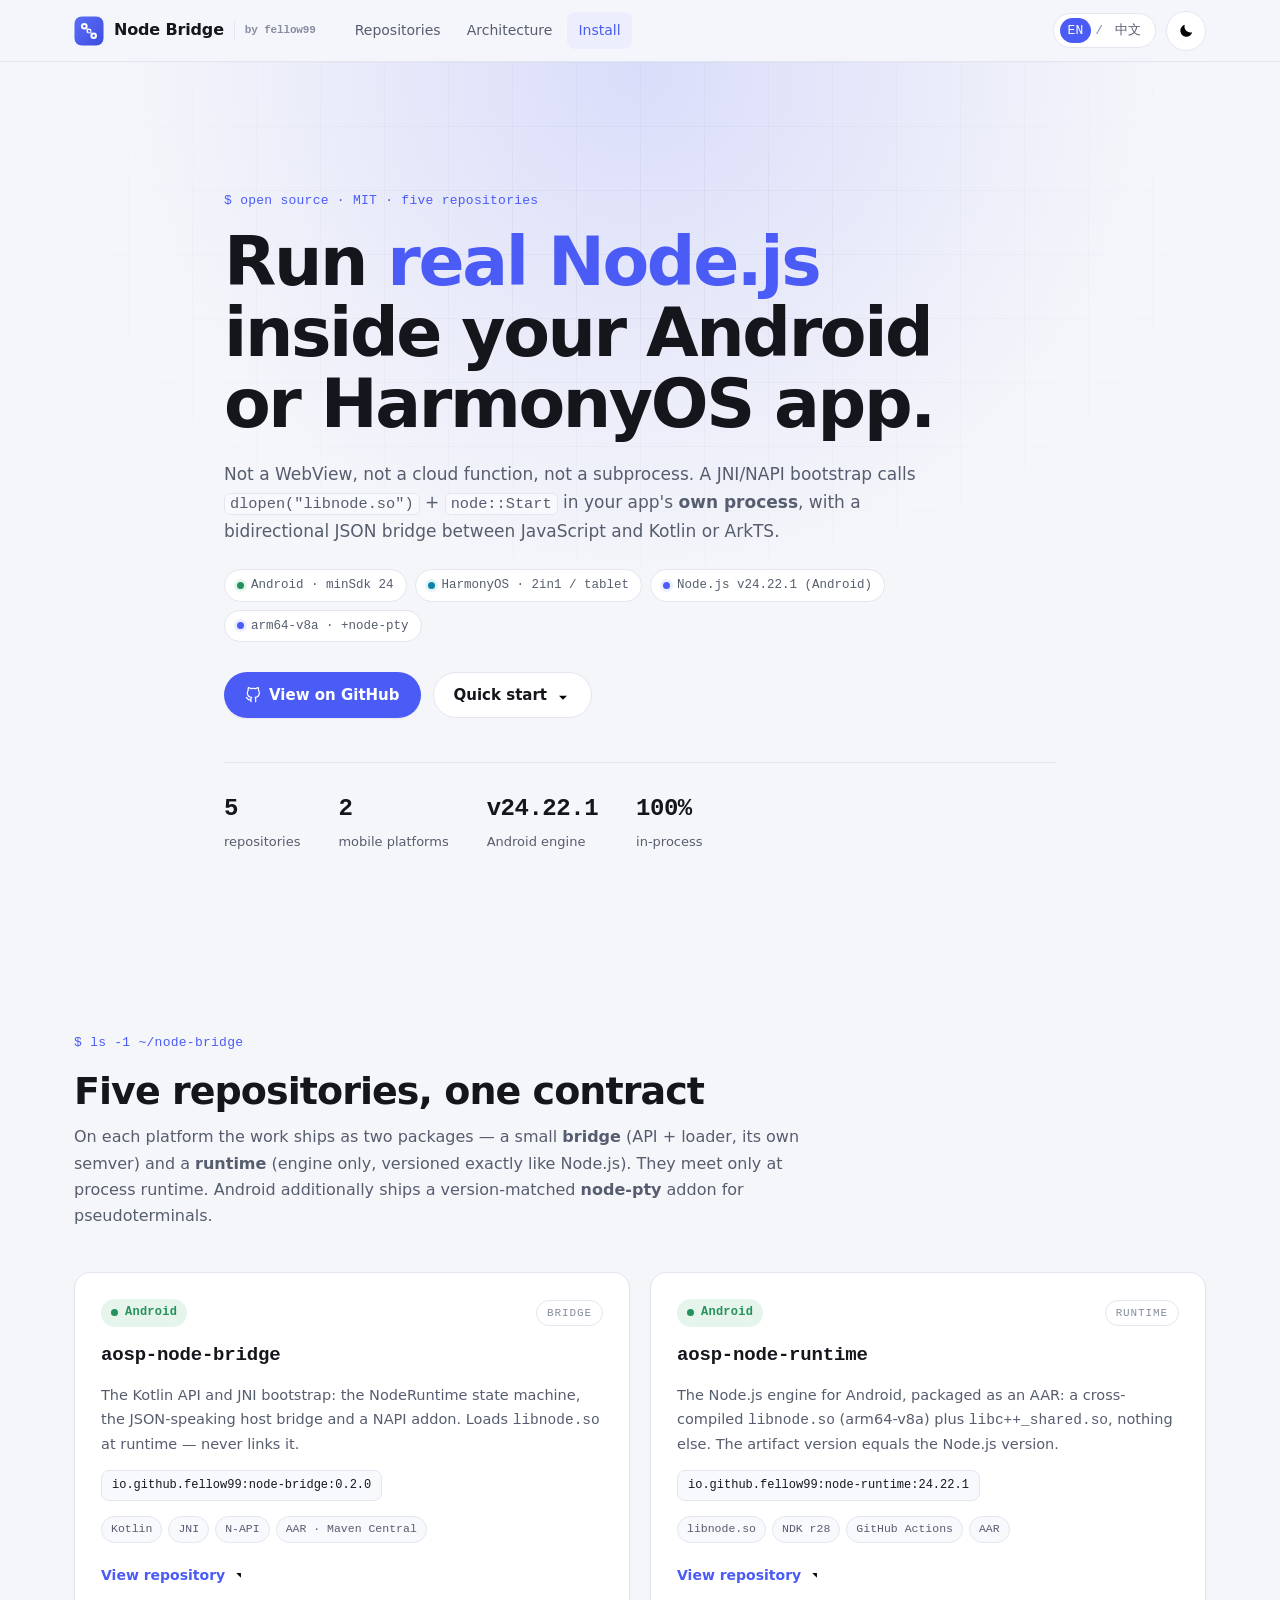
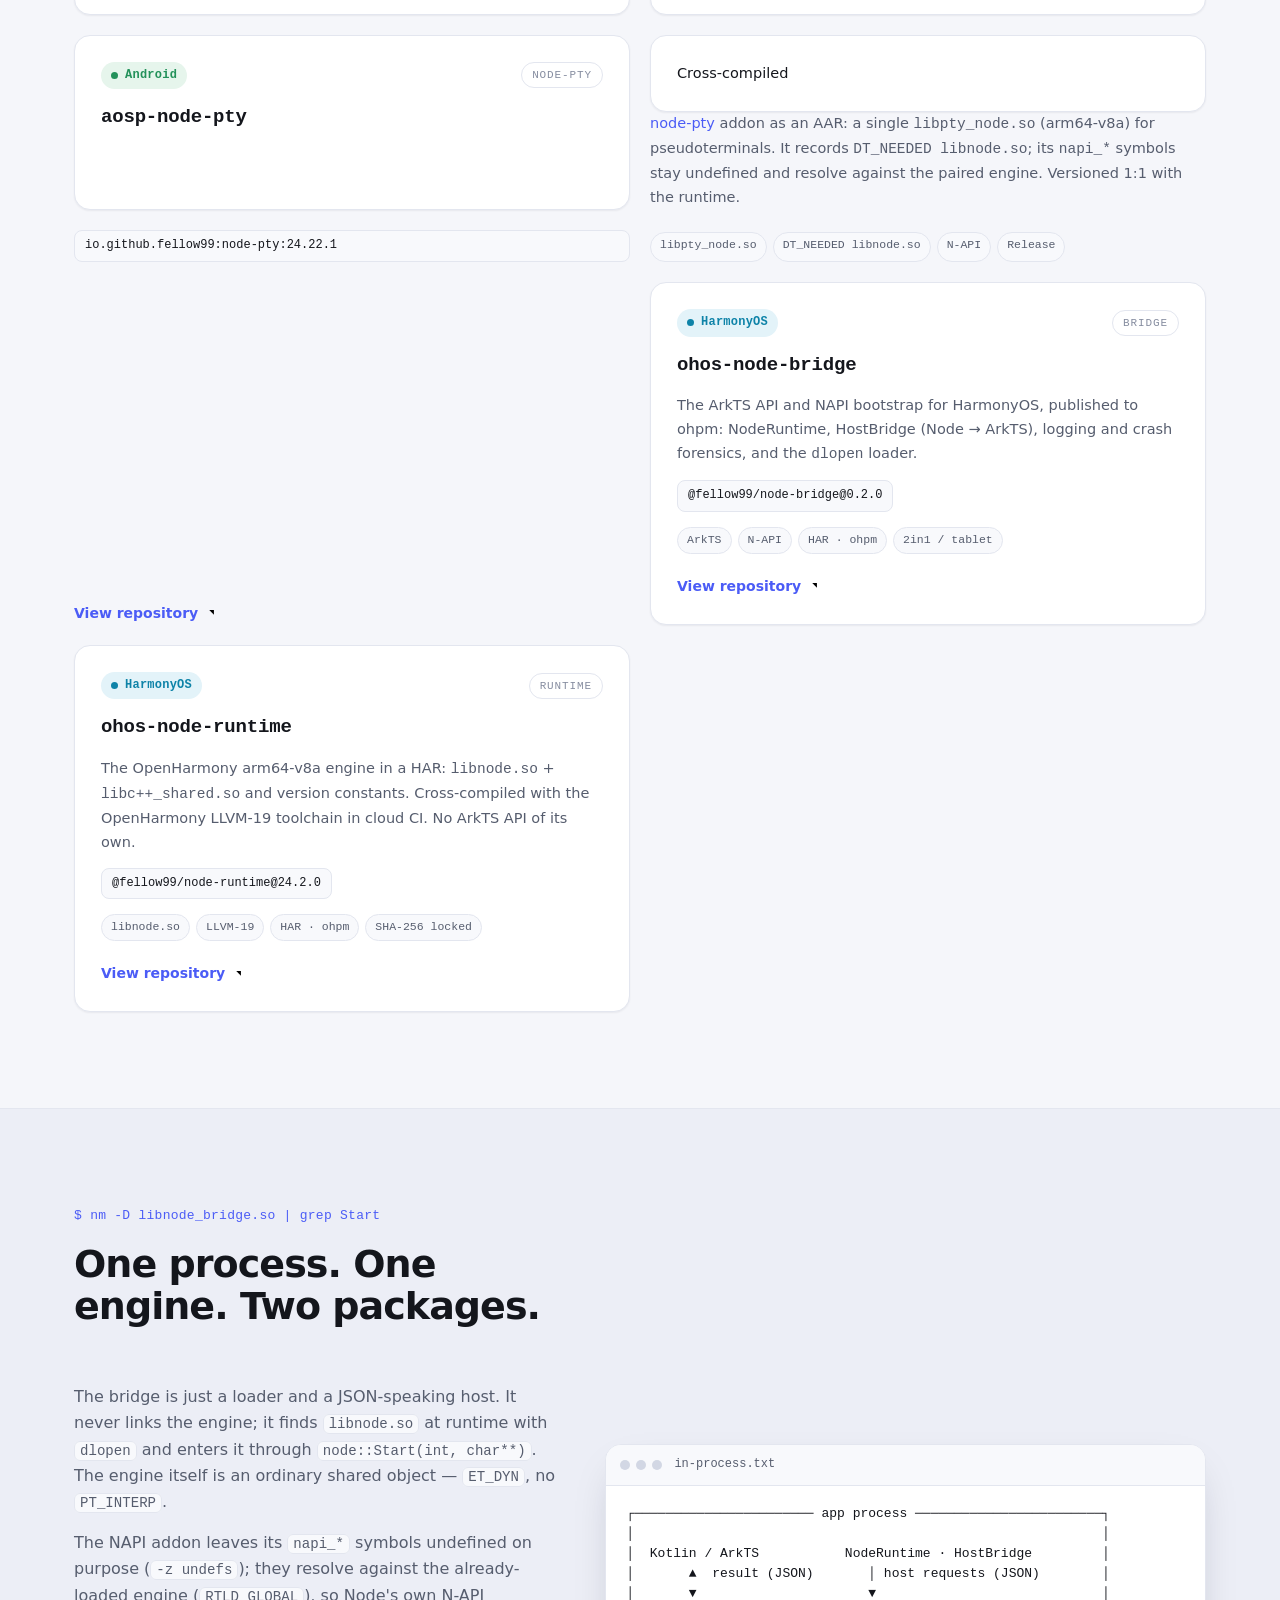
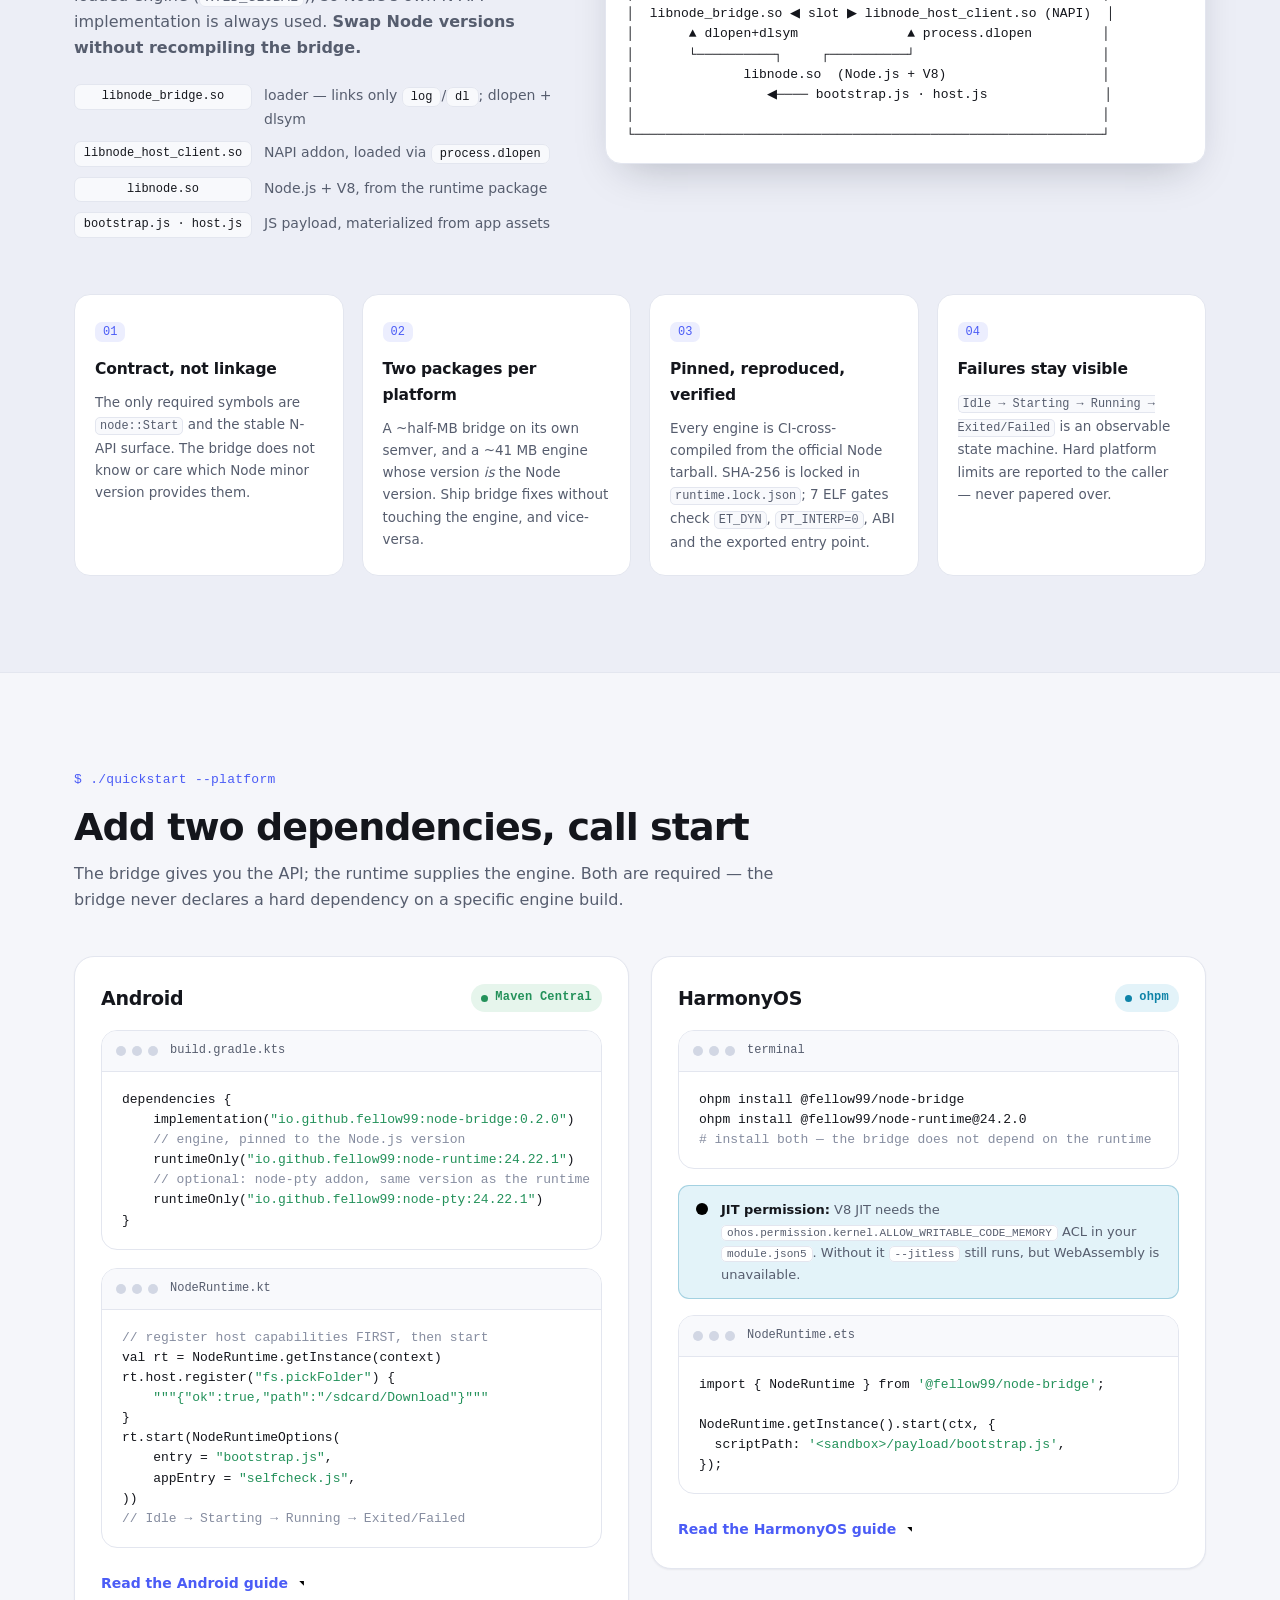
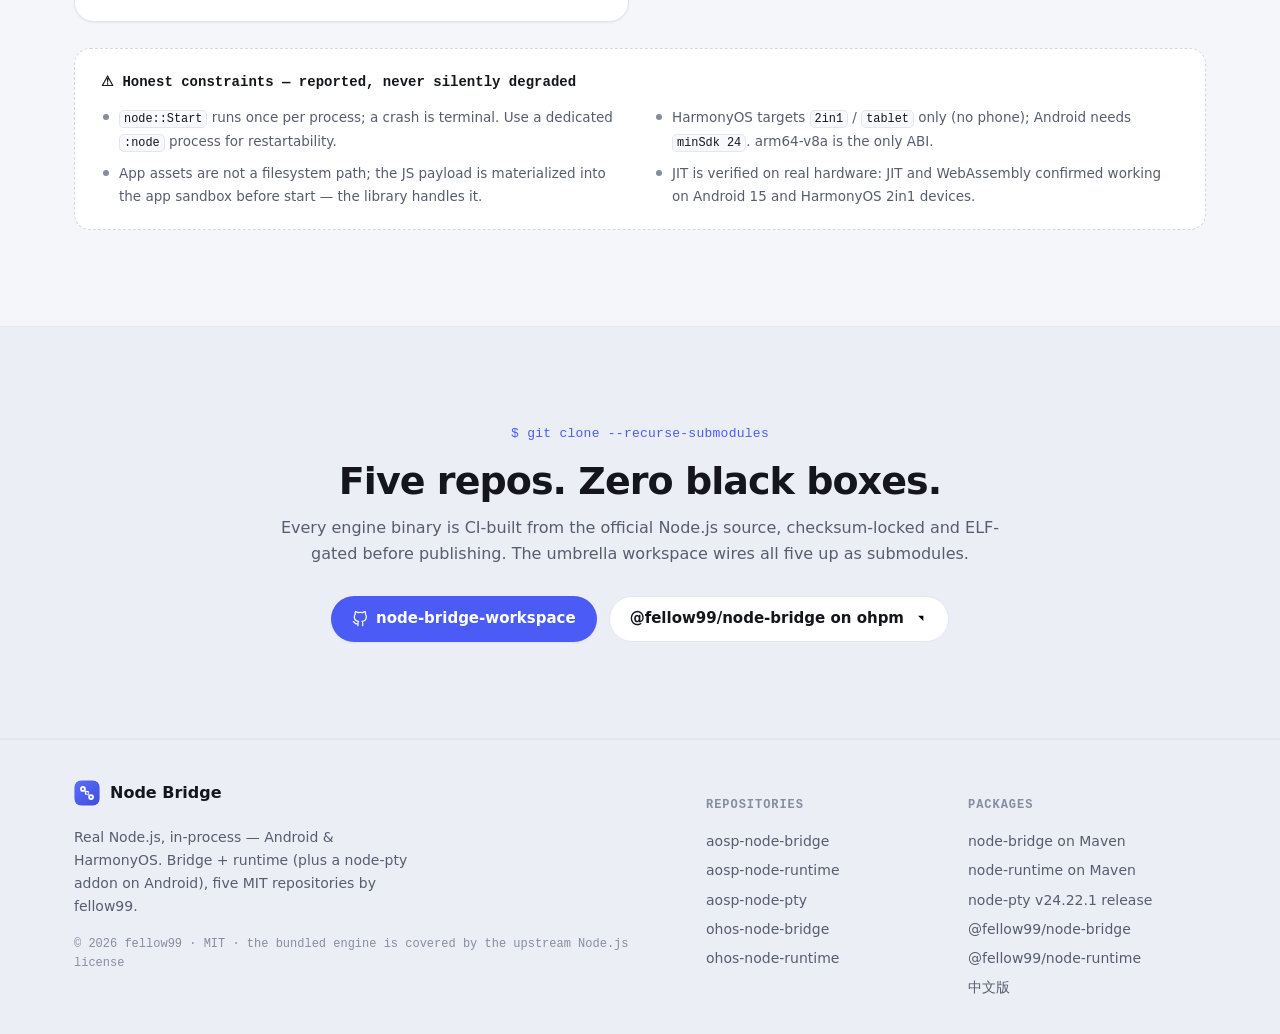
==== commit edc6caa1: "docs: add aosp-node-pty as fifth repo; bump Android engine to Node v24.22.1" ====
--- a/index.html
+++ b/index.html
@@ -5,7 +5,7 @@
 <meta name="viewport" content="width=device-width, initial-scale=1.0">
 <meta name="color-scheme" content="light dark">
 <title>Node Bridge — Real Node.js inside Android &amp; HarmonyOS apps</title>
-<meta name="description" content="Embed a real Node.js runtime in your Android or HarmonyOS app's own process: dlopen(&quot;libnode.so&quot;) + node::Start via a JNI/NAPI bootstrap, with a bidirectional JSON bridge to Kotlin or ArkTS. Four MIT repos: bridge + runtime per platform.">
+<meta name="description" content="Embed a real Node.js runtime in your Android or HarmonyOS app's own process: dlopen(&quot;libnode.so&quot;) + node::Start via a JNI/NAPI bootstrap, with a bidirectional JSON bridge to Kotlin or ArkTS. Five MIT repos: bridge + runtime per platform, plus a node-pty addon on Android.">
 <meta name="theme-color" media="(prefers-color-scheme: light)" content="#f5f6fa">
 <meta name="theme-color" media="(prefers-color-scheme: dark)" content="#08090d">
 <link rel="canonical" href="https://fellow99.github.io/node-bridge-website/index.html">
@@ -15,7 +15,7 @@
 <meta property="og:type" content="website">
 <meta property="og:site_name" content="Node Bridge">
 <meta property="og:title" content="Node Bridge — Real Node.js inside Android &amp; HarmonyOS apps">
-<meta property="og:description" content="dlopen(&#34;libnode.so&#34;) + node::Start in your app&#39;s own process. Bridge + runtime packages for Android (Maven) and HarmonyOS (ohpm), Node v24.2.0, MIT.">
+<meta property="og:description" content="dlopen(&#34;libnode.so&#34;) + node::Start in your app&#39;s own process. Bridge + runtime packages for Android (Maven) and HarmonyOS (ohpm), Node v24.22.1 on Android, plus a node-pty addon, MIT.">
 <meta property="og:url" content="https://fellow99.github.io/node-bridge-website/index.html">
 <meta property="og:locale" content="en_US">
 <meta property="og:locale:alternate" content="zh_CN">
@@ -104,7 +104,7 @@
   <!-- ============================== HERO ============================== -->
   <section class="hero" id="top">
     <div class="container hero-inner">
-      <p class="eyebrow reveal">open source · MIT · four repositories</p>
+      <p class="eyebrow reveal">open source · MIT · five repositories</p>
       <h1 class="hero-title reveal">Run <span class="accent">real Node.js</span> inside your Android or HarmonyOS app.</h1>
       <p class="hero-lede reveal">
         Not a WebView, not a cloud function, not a subprocess. A JNI/NAPI bootstrap calls
@@ -116,8 +116,8 @@
       <ul class="chip-row reveal" aria-label="Targets">
         <li class="chip"><span class="dot dot-android" aria-hidden="true"></span>Android · minSdk 24</li>
         <li class="chip"><span class="dot dot-harmony" aria-hidden="true"></span>HarmonyOS · 2in1 / tablet</li>
-        <li class="chip"><span class="dot dot-node" aria-hidden="true"></span>Node.js v24.2.0</li>
-        <li class="chip"><span class="dot dot-node" aria-hidden="true"></span>arm64-v8a</li>
+        <li class="chip"><span class="dot dot-node" aria-hidden="true"></span>Node.js v24.22.1 (Android)</li>
+        <li class="chip"><span class="dot dot-node" aria-hidden="true"></span>arm64-v8a · +node-pty</li>
       </ul>
 
       <div class="hero-actions reveal">
@@ -132,9 +132,9 @@
       </div>
 
       <ul class="stat-strip reveal">
-        <li><span class="stat-num">4</span><span class="stat-label">repositories</span></li>
+        <li><span class="stat-num">5</span><span class="stat-label">repositories</span></li>
         <li><span class="stat-num">2</span><span class="stat-label">mobile platforms</span></li>
-        <li><span class="stat-num">v24.2.0</span><span class="stat-label">Node.js engine</span></li>
+        <li><span class="stat-num">v24.22.1</span><span class="stat-label">Android engine</span></li>
         <li><span class="stat-num">100%</span><span class="stat-label">in-process</span></li>
       </ul>
     </div>
@@ -145,11 +145,12 @@
     <div class="container">
       <header class="section-head reveal">
         <p class="eyebrow">ls -1 ~/node-bridge</p>
-        <h2 class="section-title">Four repositories, one contract</h2>
+        <h2 class="section-title">Five repositories, one contract</h2>
         <p class="section-lede">
           On each platform the work ships as two packages — a small <strong>bridge</strong>
           (API + loader, its own semver) and a <strong>runtime</strong> (engine only, versioned
-          exactly like Node.js). They meet only at process runtime.
+          exactly like Node.js). They meet only at process runtime. Android additionally ships a
+          version-matched <strong>node-pty</strong> addon for pseudoterminals.
         </p>
       </header>
 
@@ -183,9 +184,28 @@
             <code>libnode.so</code> (arm64-v8a) plus <code>libc++_shared.so</code>, nothing else.
             The artifact version equals the Node.js version.
           </p>
-          <code class="coord-chip">io.github.fellow99:node-runtime:24.2.0</code>
+          <code class="coord-chip">io.github.fellow99:node-runtime:24.22.1</code>
           <ul class="card-tags">
             <li>libnode.so</li><li>NDK r28</li><li>GitHub Actions</li><li>AAR</li>
+          </ul>
+          <span class="card-link">View repository <svg aria-hidden="true"><use href="#i-external"></use></svg></span>
+        </a>
+
+        <a class="repo-card reveal" href="https://github.com/fellow99/aosp-node-pty" target="_blank" rel="noopener">
+          <div class="card-top">
+            <span class="plat-badge plat-android"><span class="dot" aria-hidden="true"></span>Android</span>
+            <span class="role-pill">node-pty</span>
+          </div>
+          <h3 class="repo-title">aosp-node-pty</h3>
+          <p class="repo-desc">
+            Cross-compiled <a href="https://www.npmjs.com/package/node-pty" target="_blank" rel="noopener">node-pty</a>
+            addon as an AAR: a single <code>libpty_node.so</code> (arm64-v8a) for pseudoterminals.
+            It records <code>DT_NEEDED libnode.so</code>; its <code>napi_*</code> symbols stay
+            undefined and resolve against the paired engine. Versioned 1:1 with the runtime.
+          </p>
+          <code class="coord-chip">io.github.fellow99:node-pty:24.22.1</code>
+          <ul class="card-tags">
+            <li>libpty_node.so</li><li>DT_NEEDED libnode.so</li><li>N-API</li><li>Release</li>
           </ul>
           <span class="card-link">View repository <svg aria-hidden="true"><use href="#i-external"></use></svg></span>
         </a>
@@ -346,7 +366,9 @@
 <pre class="codewin-body">dependencies {
     implementation(<span class="s">"io.github.fellow99:node-bridge:0.2.0"</span>)
     <span class="c">// engine, pinned to the Node.js version</span>
-    runtimeOnly(<span class="s">"io.github.fellow99:node-runtime:24.2.0"</span>)
+    runtimeOnly(<span class="s">"io.github.fellow99:node-runtime:24.22.1"</span>)
+    <span class="c">// optional: node-pty addon, same version as the runtime</span>
+    runtimeOnly(<span class="s">"io.github.fellow99:node-pty:24.22.1"</span>)
 }</pre>
           </figure>
 
@@ -434,10 +456,10 @@
     <div class="container">
       <header class="section-head reveal">
         <p class="eyebrow">git clone --recurse-submodules</p>
-        <h2 class="section-title">Four repos. Zero black boxes.</h2>
+        <h2 class="section-title">Five repos. Zero black boxes.</h2>
         <p class="section-lede">
           Every engine binary is CI-built from the official Node.js source, checksum-locked and
-          ELF-gated before publishing. The umbrella workspace wires all four up as submodules.
+          ELF-gated before publishing. The umbrella workspace wires all five up as submodules.
         </p>
       </header>
       <div class="hero-actions reveal">
@@ -462,7 +484,7 @@
         <img class="brand-logo" src="images/logo.svg" alt="">
         <span>Node Bridge</span>
       </div>
-      <p class="footer-one">Real Node.js, in-process — Android &amp; HarmonyOS. Bridge + runtime, four MIT repositories by fellow99.</p>
+      <p class="footer-one">Real Node.js, in-process — Android &amp; HarmonyOS. Bridge + runtime (plus a node-pty addon on Android), five MIT repositories by fellow99.</p>
       <p class="footer-copy">© <span data-year>2026</span> fellow99 · MIT · the bundled engine is covered by the upstream Node.js license</p>
     </div>
 
@@ -471,6 +493,7 @@
         <h4>Repositories</h4>
         <a href="https://github.com/fellow99/aosp-node-bridge" target="_blank" rel="noopener">aosp-node-bridge</a>
         <a href="https://github.com/fellow99/aosp-node-runtime" target="_blank" rel="noopener">aosp-node-runtime</a>
+        <a href="https://github.com/fellow99/aosp-node-pty" target="_blank" rel="noopener">aosp-node-pty</a>
         <a href="https://github.com/fellow99/ohos-node-bridge" target="_blank" rel="noopener">ohos-node-bridge</a>
         <a href="https://github.com/fellow99/ohos-node-runtime" target="_blank" rel="noopener">ohos-node-runtime</a>
       </nav>
@@ -478,6 +501,7 @@
         <h4>Packages</h4>
         <a href="https://central.sonatype.com/artifact/io.github.fellow99/node-bridge" target="_blank" rel="noopener">node-bridge on Maven</a>
         <a href="https://central.sonatype.com/artifact/io.github.fellow99/node-runtime" target="_blank" rel="noopener">node-runtime on Maven</a>
+        <a href="https://github.com/fellow99/aosp-node-pty/releases/tag/v24.22.1" target="_blank" rel="noopener">node-pty v24.22.1 release</a>
         <a href="https://ohpm.openharmony.cn/#/cn/detail/@fellow99%2Fnode-bridge" target="_blank" rel="noopener">@fellow99/node-bridge</a>
         <a href="https://ohpm.openharmony.cn/#/cn/detail/@fellow99%2Fnode-runtime" target="_blank" rel="noopener">@fellow99/node-runtime</a>
         <a href="index_zh.html" hreflang="zh-CN">中文版</a>
